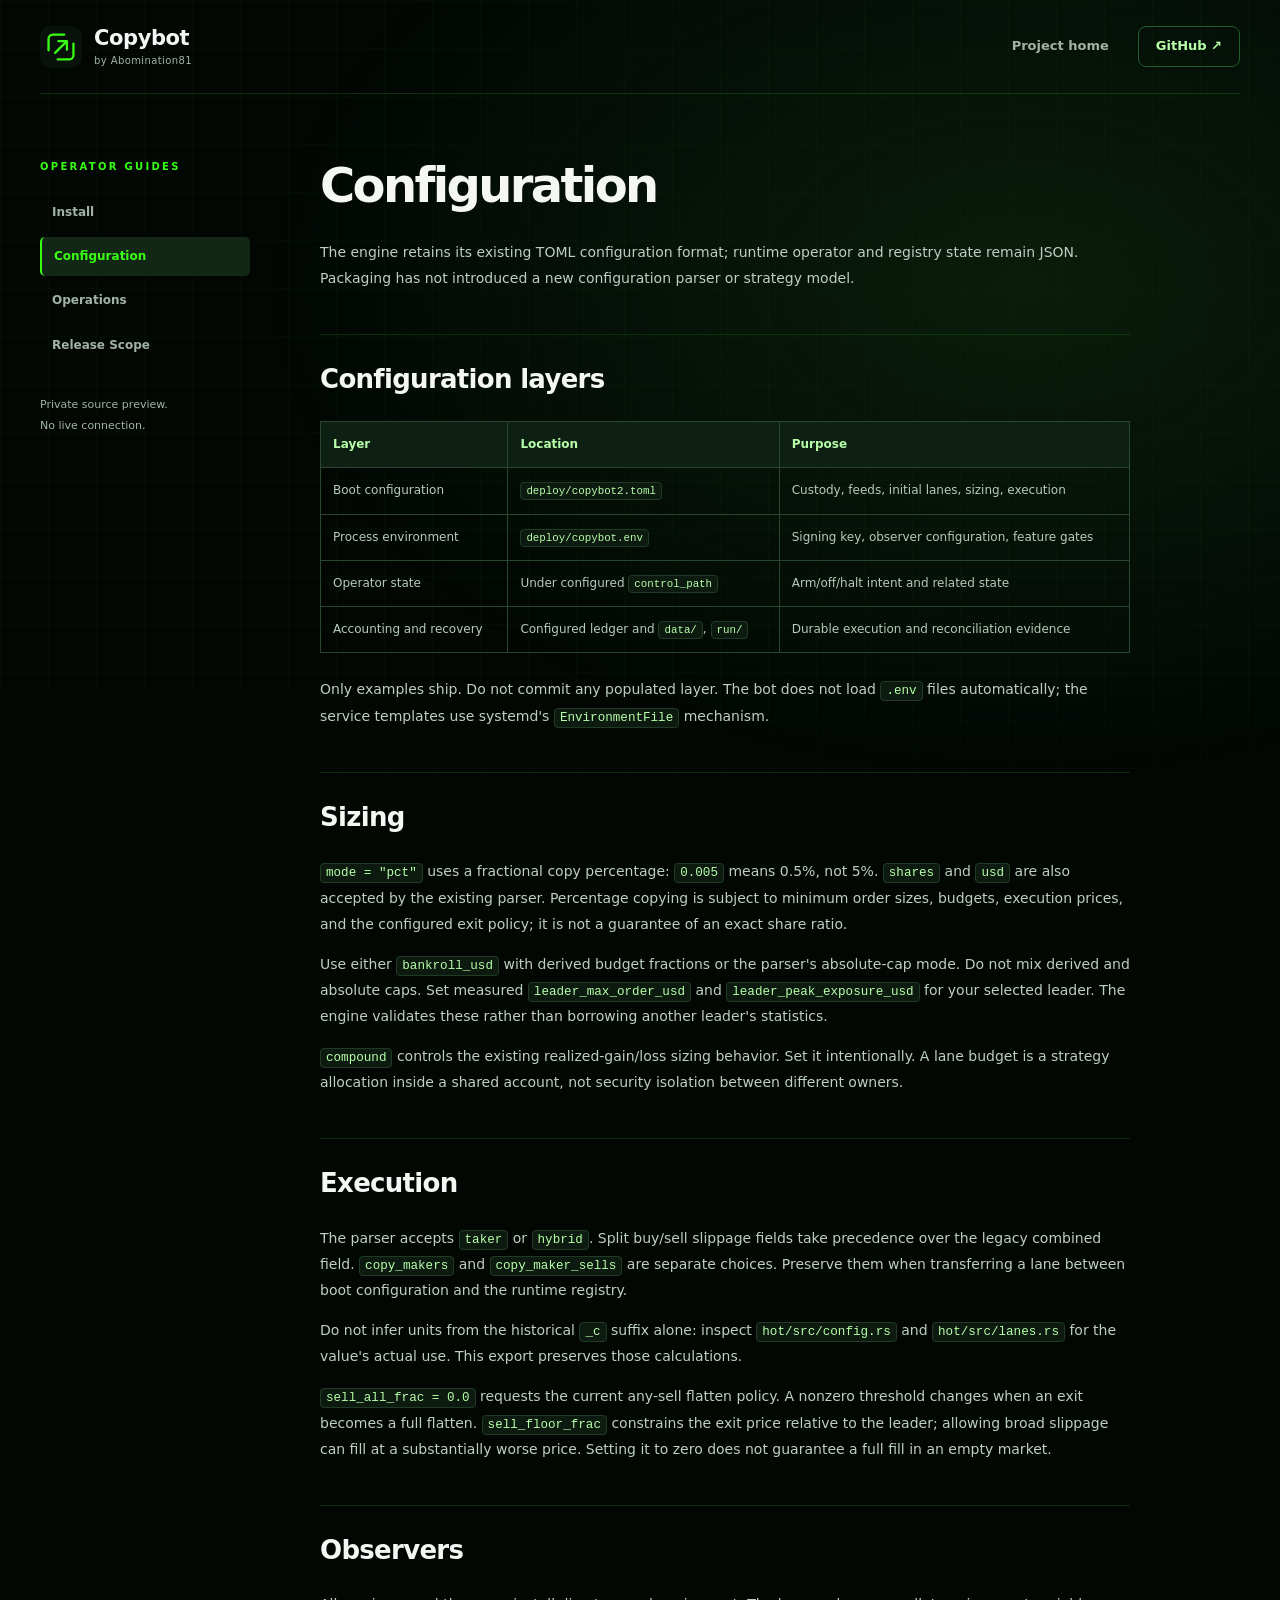
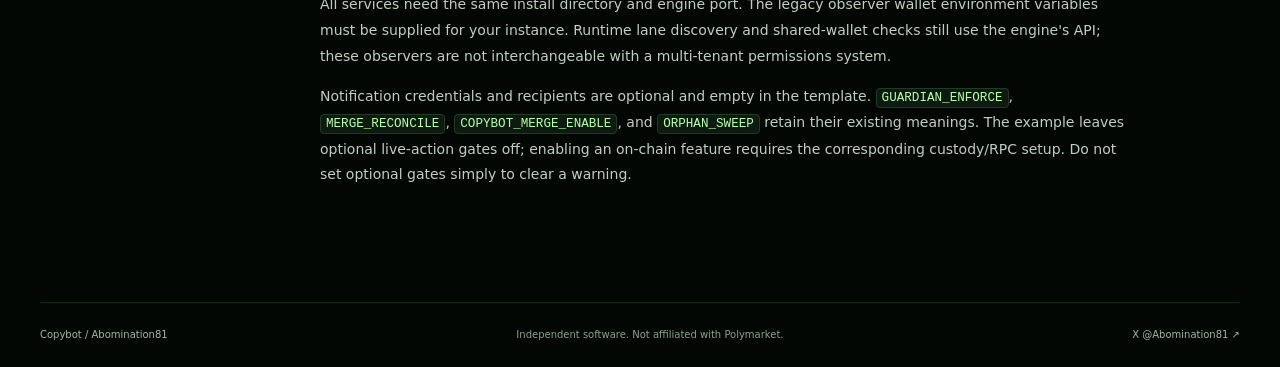
==== docs/configuration.html @ 66e98cf4 "Prepare private Copybot source package and operator guides" ====
<!doctype html>
<html lang="en"><head><meta charset="utf-8"><meta name="viewport" content="width=device-width,initial-scale=1"><meta name="theme-color" content="#020704"><title>Configuration · Copybot</title><link rel="icon" href="assets/copybot-mark.svg"><link rel="stylesheet" href="styles.css"><link rel="stylesheet" href="guide.css"></head>
<body><a class="skip" href="#guide">Skip to guide</a><header class="site-header wrap"><a class="brand" href="index.html"><img src="assets/copybot-mark.svg" width="42" height="42" alt=""><span>Copybot<small>by Abomination81</small></span></a><nav aria-label="Main navigation"><a href="index.html">Project home</a><a class="nav-github" href="https://github.com/Abomination81/copybot">GitHub ↗</a></nav></header>
<main class="wrap guide-layout"><aside><p class="eyebrow">Operator guides</p><nav aria-label="Guide navigation"><a href="install.html">Install</a><a href="configuration.html" aria-current="page">Configuration</a><a href="operations.html">Operations</a><a href="release-scope.html">Release Scope</a></nav><p>Private source preview.<br>No live connection.</p></aside><article id="guide"><h1>Configuration</h1>
<p>The engine retains its existing TOML configuration format; runtime operator and registry state remain JSON. Packaging has not introduced a new configuration parser or strategy model.</p>
<h2>Configuration layers</h2>
<table>
<thead>
<tr>
<th>Layer</th>
<th>Location</th>
<th>Purpose</th>
</tr>
</thead>
<tbody>
<tr>
<td>Boot configuration</td>
<td><code>deploy/copybot2.toml</code></td>
<td>Custody, feeds, initial lanes, sizing, execution</td>
</tr>
<tr>
<td>Process environment</td>
<td><code>deploy/copybot.env</code></td>
<td>Signing key, observer configuration, feature gates</td>
</tr>
<tr>
<td>Operator state</td>
<td>Under configured <code>control_path</code></td>
<td>Arm/off/halt intent and related state</td>
</tr>
<tr>
<td>Accounting and recovery</td>
<td>Configured ledger and <code>data/</code>, <code>run/</code></td>
<td>Durable execution and reconciliation evidence</td>
</tr>
</tbody>
</table>
<p>Only examples ship. Do not commit any populated layer. The bot does not load <code>.env</code> files automatically; the service templates use systemd's <code>EnvironmentFile</code> mechanism.</p>
<h2>Sizing</h2>
<p><code>mode = &quot;pct&quot;</code> uses a fractional copy percentage: <code>0.005</code> means 0.5%, not 5%. <code>shares</code> and <code>usd</code> are also accepted by the existing parser. Percentage copying is subject to minimum order sizes, budgets, execution prices, and the configured exit policy; it is not a guarantee of an exact share ratio.</p>
<p>Use either <code>bankroll_usd</code> with derived budget fractions or the parser's absolute-cap mode. Do not mix derived and absolute caps. Set measured <code>leader_max_order_usd</code> and <code>leader_peak_exposure_usd</code> for your selected leader. The engine validates these rather than borrowing another leader's statistics.</p>
<p><code>compound</code> controls the existing realized-gain/loss sizing behavior. Set it intentionally. A lane budget is a strategy allocation inside a shared account, not security isolation between different owners.</p>
<h2>Execution</h2>
<p>The parser accepts <code>taker</code> or <code>hybrid</code>. Split buy/sell slippage fields take precedence over the legacy combined field. <code>copy_makers</code> and <code>copy_maker_sells</code> are separate choices. Preserve them when transferring a lane between boot configuration and the runtime registry.</p>
<p>Do not infer units from the historical <code>_c</code> suffix alone: inspect <code>hot/src/config.rs</code> and <code>hot/src/lanes.rs</code> for the value's actual use. This export preserves those calculations.</p>
<p><code>sell_all_frac = 0.0</code> requests the current any-sell flatten policy. A nonzero threshold changes when an exit becomes a full flatten. <code>sell_floor_frac</code> constrains the exit price relative to the leader; allowing broad slippage can fill at a substantially worse price. Setting it to zero does not guarantee a full fill in an empty market.</p>
<h2>Observers</h2>
<p>All services need the same install directory and engine port. The legacy observer wallet environment variables must be supplied for your instance. Runtime lane discovery and shared-wallet checks still use the engine's API; these observers are not interchangeable with a multi-tenant permissions system.</p>
<p>Notification credentials and recipients are optional and empty in the template. <code>GUARDIAN_ENFORCE</code>, <code>MERGE_RECONCILE</code>, <code>COPYBOT_MERGE_ENABLE</code>, and <code>ORPHAN_SWEEP</code> retain their existing meanings. The example leaves optional live-action gates off; enabling an on-chain feature requires the corresponding custody/RPC setup. Do not set optional gates simply to clear a warning.</p>
</article></main>
<footer class="wrap"><a href="index.html">Copybot / Abomination81</a><span>Independent software. Not affiliated with Polymarket.</span><a href="https://x.com/Abomination81">X @Abomination81 ↗</a></footer></body></html>
---- docs/styles.css ----
:root{color-scheme:dark;--bg:#020704;--surface:#08110a;--green:#39ff14;--soft:#b7ffa8;--text:#f4f7f4;--muted:#a1b3a5;--line:#235c2b;--max:1200px;font-family:Inter,ui-sans-serif,system-ui,-apple-system,BlinkMacSystemFont,"Segoe UI",sans-serif;font-synthesis:none}
*{box-sizing:border-box}html{scroll-behavior:smooth;scroll-padding-top:30px}body{margin:0;background:var(--bg);color:var(--text);line-height:1.6}body:before{content:"";position:absolute;inset:0 0 auto;height:950px;z-index:-1;background:radial-gradient(ellipse at 80% 30%,#143a1670,transparent 52%),linear-gradient(#39ff1407 1px,transparent 1px),linear-gradient(90deg,#39ff1407 1px,transparent 1px);background-size:auto,48px 48px,48px 48px;mask-image:linear-gradient(#000 70%,transparent)}a{color:var(--soft);text-underline-offset:4px}a:hover{color:var(--green)}a:focus-visible,button:focus-visible,summary:focus-visible{outline:3px solid #fff;outline-offset:5px}button,summary{-webkit-tap-highlight-color:transparent}button{font:inherit}img{max-width:100%}.wrap{width:min(var(--max),calc(100% - 64px));margin-inline:auto}.site-header{height:94px;display:flex;align-items:center;justify-content:space-between;border-bottom:1px solid #39ff142a}.brand{display:flex;gap:12px;align-items:center;color:var(--text);text-decoration:none}.brand>span{font-weight:800;line-height:1.2;font-size:21px;letter-spacing:-.4px}.brand small{display:block;font-size:10px;font-weight:500;letter-spacing:.4px;color:var(--muted);margin-top:3px}nav{display:flex;gap:29px;align-items:center}nav a{font-size:13px;font-weight:600;color:var(--muted);text-decoration:none}.nav-github{border:1px solid var(--line);padding:9px 17px;border-radius:8px;color:var(--soft)}h1,h2,h3,p{margin-top:0}h1,h2{line-height:1.04;letter-spacing:-.055em}h1{font-size:clamp(56px,6.1vw,86px);font-weight:800;margin:25px 0 25px}h1 span,.control-grid h2 span{color:var(--green);text-shadow:0 0 42px #39ff1420}h2{font-size:clamp(36px,4.3vw,54px);font-weight:750;margin-bottom:26px}h3{font-size:23px;line-height:1.25;letter-spacing:-.035em}.eyebrow{font-size:10px;font-weight:800;letter-spacing:2.3px;text-transform:uppercase;color:var(--green);margin-bottom:18px}.dot{display:inline-block;width:6px;height:6px;background:var(--green);border-radius:50%;box-shadow:0 0 12px #39ff1480;margin-right:7px;vertical-align:middle}.hero{display:grid;grid-template-columns:1.1fr 1fr;gap:70px;align-items:center;padding-block:94px 90px}.lede{font-size:21px;line-height:1.55;max-width:430px;letter-spacing:-.4px;margin-bottom:15px}.hero-detail{font-size:14px;line-height:1.9;color:var(--muted);max-width:420px}.actions{display:flex;align-items:center;flex-wrap:wrap;gap:13px;margin-top:29px}.button{padding:13px 22px;display:inline-flex;align-items:center;justify-content:center;gap:25px;border:1px solid var(--line);border-radius:7px;font-size:12px;font-weight:750;text-decoration:none;min-height:46px;transition:background .15s,transform .15s}.button:hover{transform:translateY(-2px)}.primary{color:#041402;background:var(--green);border-color:var(--green);box-shadow:0 3px 22px #39ff1410}.primary:hover{color:#041402;background:#7dff64}.secondary{color:var(--text);background:#09120baa}.hero-facts{display:flex;flex-wrap:wrap;gap:24px;margin-top:28px;color:#819986;font-size:11px}.hero-facts span:before{content:"✓";color:var(--green);margin-right:7px}.engine-window{border:1px solid #2a5a30;border-radius:13px;overflow:hidden;background:linear-gradient(140deg,#0d1a10f0,#050d08);box-shadow:0 28px 90px #0008,0 0 80px #39ff1407;transform:rotate(1deg)}.window-head{display:flex;gap:12px;align-items:center;font-size:8px;letter-spacing:.8px;padding:17px;border-bottom:1px solid #39ff1420;color:#95aa99}.window-dots{display:flex;gap:4px}.window-dots i{height:5px;width:5px;border-radius:50%;background:#35543c}.window-dots i:first-child{background:var(--green)}.illustration{margin-left:auto;font-size:7px;color:#8ba58f;border:1px solid #28472d;border-radius:3px;padding:3px 5px}.trace-intro{padding:29px 28px 10px}.mono,pre,code,.trace-number,.trace-state,.window-head,.window-foot,.feature-index,.tag,.panel-title,.principles{font-family:"SFMono-Regular",Consolas,"Liberation Mono",monospace}.mono{font-size:9px;letter-spacing:1.1px}.muted{color:var(--muted)}.trace-intro h2{font-size:27px;line-height:1.22;letter-spacing:-1px;margin:12px 0 20px}.trace-list{padding:0 24px 24px}.trace-row{position:relative;display:flex;align-items:center;gap:13px;padding:18px 0;border-top:1px solid #39ff1415}.trace-number{font-size:10px;color:#99b59e;width:23px;height:23px;display:grid;place-items:center;border:1px solid #29492e;border-radius:5px;background:#0a150c}.trace-row strong{display:block;font-size:12px;font-weight:650}.trace-row small{display:block;font-size:10px;color:#93a998;margin-top:4px}.trace-state{font-size:8px;color:var(--green);margin-left:auto}.window-foot{display:flex;justify-content:space-between;border-top:1px solid #39ff1420;padding:14px 23px;font-size:7px;letter-spacing:1px;color:#839887}.window-foot .dot{width:4px;height:4px}.principles{border-block:1px solid #39ff141a;background:#07100977}.principles>.wrap{display:flex;justify-content:space-between;align-items:center;gap:14px;padding-block:23px;font-size:9px;letter-spacing:1px;color:#9cb3a1}.principles b{color:#39ff1460;font-size:14px}.section{padding-block:105px}.section-head{display:flex;align-items:flex-end;gap:70px;justify-content:space-between;margin-bottom:40px}.section-head h2{margin-bottom:0}.section-head>p{max-width:305px;color:var(--muted);font-size:14px;line-height:1.8;margin-bottom:5px}.soft{color:#829c88}.feature-grid{display:grid;grid-template-columns:repeat(3,1fr);gap:18px}.feature{border:1px solid #22442a;border-radius:10px;padding:26px;background:linear-gradient(130deg,#0c160e,#050b07);position:relative;overflow:hidden}.feature-index{font-size:9px;letter-spacing:1.3px;color:#8da593;display:block}.feature svg{display:block;width:43px;height:43px;fill:none;stroke:var(--green);stroke-width:1.6;stroke-linejoin:round;stroke-linecap:round;margin:30px 0 24px}.feature h3{margin-bottom:14px}.feature p{font-size:13px;color:var(--muted);line-height:1.8;margin-bottom:27px;min-height:72px}.tag{display:inline-block;font-size:9px;border:1px solid #294d30;border-radius:4px;padding:5px 8px;color:#b3c8b8}.control-section{background:linear-gradient(105deg,#09140c,#050b07);border-block:1px solid #39ff1420;padding-block:95px}.control-grid{display:grid;grid-template-columns:1fr 1fr;gap:100px;align-items:center}.control-grid h2{line-height:1.12}.lede-small{font-size:17px;max-width:360px;color:#c0cec3}.control-grid>div>p.muted{font-size:12px;max-width:365px;line-height:1.9}.control-panel{border:1px solid #2b4a31;border-radius:10px;background:#040a06;padding:0 24px}.panel-title{display:flex;justify-content:space-between;font-size:8px;letter-spacing:1px;padding:23px 0;color:#afc8b5}.control-panel details{border-top:1px solid #1c3422}.control-panel summary{list-style:none;display:flex;align-items:center;gap:15px;padding:22px 0;cursor:pointer;font-size:14px;font-weight:650}.control-panel summary::-webkit-details-marker{display:none}.control-panel summary:after{content:"+";margin-left:auto;color:var(--green);font-size:21px;font-weight:300}.control-panel details[open] summary:after{content:"−"}.control-panel summary small{display:block;font-size:10px;color:#93aa9a;font-weight:400;margin-top:4px}.control-icon{color:var(--green);font-size:20px;width:22px;text-align:center}.control-panel details p{font-size:12px;color:var(--muted);line-height:1.8;margin:0 0 23px 37px}.setup-grid{display:grid;grid-template-columns:1.2fr 1fr;gap:60px;align-items:start}.terminal{background:#071009;border:1px solid #28492e;border-radius:10px;min-width:0;overflow:hidden}.terminal-bar{display:flex;justify-content:space-between;align-items:center;padding:16px 20px;border-bottom:1px solid #203a25}.copy{color:var(--soft);font-size:10px;border:1px solid #2c5135;background:#0b190e;padding:6px 9px;border-radius:4px;cursor:pointer}.copy:hover{background:#152e1b}pre{margin:0;padding:27px 20px;color:#b7ffa8;font-size:11px;line-height:2.1;overflow-x:auto;white-space:pre-wrap;overflow-wrap:anywhere}.terminal>p{font-size:11px;color:#93aa9a;border-top:1px solid #203a25;padding:15px 20px;margin:0}.setup-steps{list-style:none;padding:0;margin:0;display:grid;gap:24px}.setup-steps li{display:flex;gap:19px}.setup-steps li>span{color:var(--green);font:12px monospace;border:1px solid #235c2b;border-radius:50%;height:32px;min-width:32px;display:grid;place-items:center}.setup-steps h3{font-size:16px;letter-spacing:-.25px;margin:3px 0 5px}.setup-steps p{color:var(--muted);font-size:12px;line-height:1.7;margin:0}.guide-links{display:grid;grid-template-columns:repeat(3,1fr);border-block:1px solid #39ff1425;margin-top:50px}.guide-links a{display:flex;justify-content:space-between;padding:22px 20px;font-size:12px;text-decoration:none;color:#c5d8ca;border-right:1px solid #39ff1425}.guide-links a:first-child{padding-left:0}.guide-links a:last-child{border-right:0}.guide-links a span{color:var(--green)}.guide-links a:hover{color:var(--green)}.boundary{display:grid;grid-template-columns:1fr 1fr;gap:80px;border:1px solid #315638;background:linear-gradient(125deg,#0d1c11,#07100a);border-radius:12px;padding:40px}.boundary h2{font-size:35px;margin-bottom:0}.boundary p:not(.eyebrow){font-size:12px;color:#a9c0af;line-height:1.85}.boundary a{font-size:12px}.closing{padding-block:100px;text-align:center}.closing>img{margin-bottom:22px}.closing .eyebrow{margin-bottom:18px}.closing h2{font-size:62px}.closing .actions{justify-content:center}.text-link{font-size:12px;text-decoration:none;padding:13px}.closing .primary{box-shadow:0 0 40px #39ff1415}footer{border-top:1px solid #39ff1425;display:flex;gap:22px;justify-content:space-between;padding-block:24px;color:#89a28f;font-size:10px}footer a{color:#9db9a4;text-decoration:none}.skip{position:absolute;left:20px;top:-100px;background:white;color:black;padding:12px;z-index:10}.skip:focus{top:10px}.sr-only{position:absolute;width:1px;height:1px;padding:0;overflow:hidden;clip:rect(0,0,0,0);white-space:nowrap;border:0}
@media(min-width:1500px){.hero{padding-block:112px}.hero h1{font-size:88px}}
@media(max-width:1000px){.hero{gap:30px;padding-block:70px}.hero h1{font-size:61px}.section-head{gap:30px}.control-grid{gap:40px}.setup-grid{gap:30px}.trace-list{padding-inline:16px}.trace-row{gap:8px}.trace-intro{padding-left:20px}.trace-row small{font-size:9px}.trace-state{font-size:7px}.feature{padding:22px}.feature p{min-height:94px}.hero .button{padding-inline:16px;gap:13px}.boundary{gap:35px}}
@media(max-width:760px){.wrap{width:calc(100% - 40px)}.site-header{height:78px}nav{gap:16px}nav a{font-size:11px}nav a:nth-child(2){display:none}.brand>span{font-size:18px}.brand img{width:36px;height:36px}.hero{grid-template-columns:1fr;padding-block:56px;gap:45px}.hero h1{font-size:clamp(52px,11vw,78px)}.hero-copy{max-width:600px}.lede{max-width:500px}.hero-detail{max-width:500px}.engine-window{transform:none}.trace-row{padding-block:20px;gap:15px}.trace-row strong{font-size:14px}.trace-row small{font-size:11px}.trace-state{font-size:9px}.trace-list{padding:0 24px 20px}.trace-intro{padding:27px 25px 10px}.window-head{font-size:9px}.window-foot{font-size:8px}.principles>.wrap{flex-wrap:wrap;justify-content:center;gap:12px 20px;font-size:8px}.principles b{display:none}.section{padding-block:65px}.section-head{display:block}.section-head>p{max-width:500px;margin-top:23px}.feature-grid{grid-template-columns:1fr}.feature{padding:25px}.feature svg{margin:22px 0}.feature p{min-height:0;max-width:470px}.control-grid,.setup-grid,.boundary{grid-template-columns:1fr;gap:35px}.control-section{padding-block:65px}.control-grid>div>p.muted,.lede-small{max-width:500px}.control-grid h2 br:nth-child(1){display:none}.control-panel{padding-inline:19px}.control-panel summary{font-size:14px}.control-panel summary small{font-size:10px}.guide-links{grid-template-columns:1fr}.guide-links a{padding:18px 0;border-right:0;border-bottom:1px solid #39ff1425}.guide-links a:last-child{border-bottom:0}.boundary{padding:27px;width:calc(100% - 40px)}.boundary h2{font-size:34px}.closing{padding-block:70px}.closing h2{font-size:52px}footer{flex-direction:column;gap:8px}.terminal-bar .mono{font-size:8px}.hero-facts{gap:18px}}
@media(max-width:450px){.site-header nav a:first-child{display:none}.site-header nav{gap:14px}.site-header .nav-github{white-space:nowrap;padding:8px 12px}.brand{flex-shrink:0}.brand small{white-space:nowrap}}
@media(prefers-reduced-motion:reduce){html{scroll-behavior:auto}.button{transition:none}.button:hover{transform:none}}
---- docs/guide.css ----
.guide-layout{display:grid;grid-template-columns:210px minmax(0,1fr);gap:70px;padding-block:65px 100px}.guide-layout aside{align-self:start;position:sticky;top:30px}.guide-layout aside nav{display:flex;flex-direction:column;align-items:stretch;gap:5px}.guide-layout aside nav a{display:block;padding:10px 12px;border-radius:5px;font-size:12px}.guide-layout aside nav a[aria-current]{background:#122716;color:var(--green);border-left:2px solid var(--green)}.guide-layout aside>p:last-child{font-size:11px;color:var(--muted);margin-top:30px;line-height:1.9}.guide-layout article{max-width:810px;min-width:0}.guide-layout article h1{font-size:48px;line-height:1.1;margin-top:0;margin-bottom:28px}.guide-layout article h2{font-size:26px;letter-spacing:-.7px;line-height:1.25;margin-top:42px;border-top:1px solid #39ff1425;padding-top:28px}.guide-layout article h3{font-size:19px}.guide-layout article p,.guide-layout article li{font-size:14px;color:#bfcec3;line-height:1.85}.guide-layout article li{margin-block:8px}.guide-layout article pre{background:#09160d;border:1px solid #2a4c32;border-radius:8px;margin:22px 0;font-size:12px}.guide-layout article :not(pre)>code{font-size:.9em;background:#0c1a10;border:1px solid #203a25;border-radius:4px;padding:2px 5px;color:var(--soft);overflow-wrap:anywhere}.guide-layout table{border-collapse:collapse;width:100%;margin-block:24px;font-size:12px}.guide-layout th,.guide-layout td{text-align:left;padding:13px 12px;border:1px solid #29472f;vertical-align:top;overflow-wrap:anywhere}.guide-layout th{color:var(--soft);background:#0e1f13}.guide-layout td{color:#b7cbbc}.guide-layout strong{color:var(--text)}
@media(max-width:800px){.guide-layout{grid-template-columns:1fr;gap:35px;padding-block:35px 60px}.guide-layout aside{position:static}.guide-layout aside nav{flex-direction:row;flex-wrap:wrap;gap:7px}.guide-layout aside nav a{display:block!important;padding:8px;font-size:11px}.guide-layout aside>p:last-child{display:none}.guide-layout article h1{font-size:38px}.guide-layout th,.guide-layout td{padding:9px 6px;font-size:11px}}
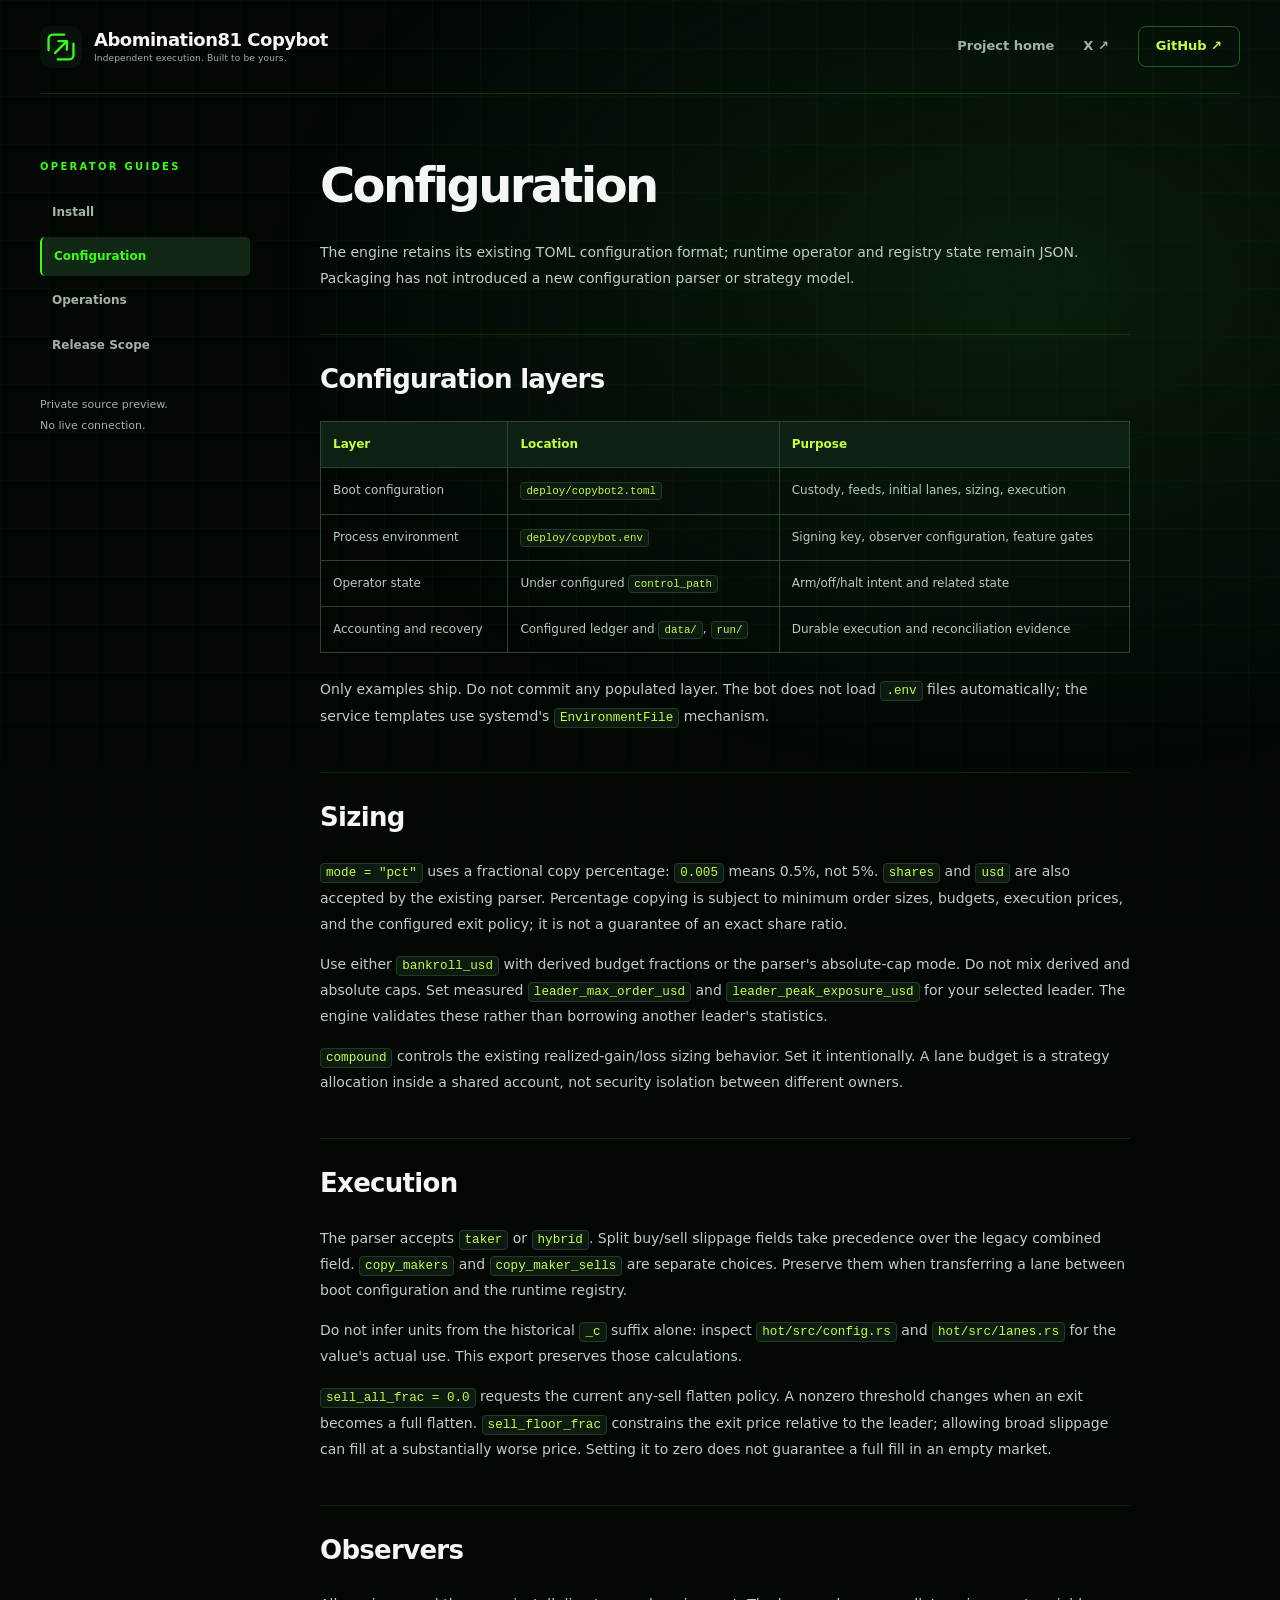
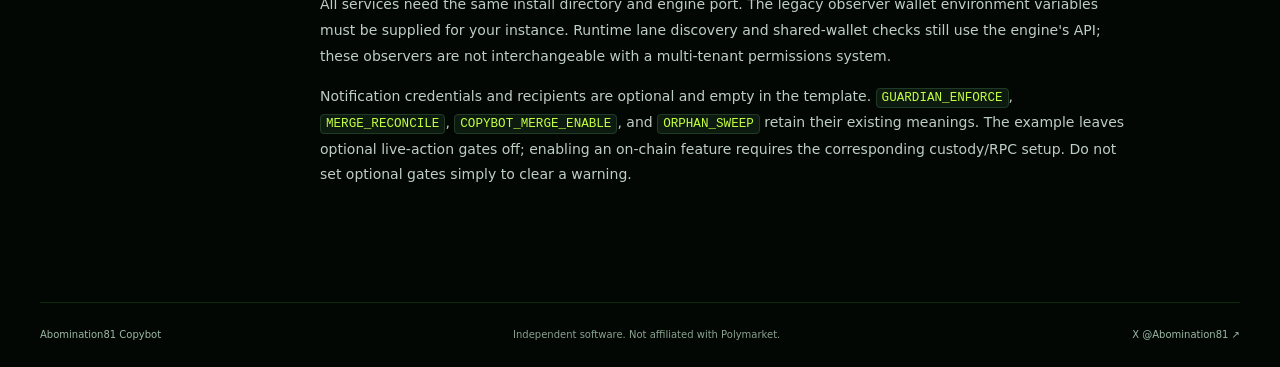
==== commit 89a59f24: "Brand release as Abomination81 Copybot" ====
--- a/docs/configuration.html
+++ b/docs/configuration.html
@@ -1,6 +1,6 @@
 <!doctype html>
-<html lang="en"><head><meta charset="utf-8"><meta name="viewport" content="width=device-width,initial-scale=1"><meta name="theme-color" content="#020704"><title>Configuration · Copybot</title><link rel="icon" href="assets/copybot-mark.svg"><link rel="stylesheet" href="styles.css"><link rel="stylesheet" href="guide.css"></head>
-<body><a class="skip" href="#guide">Skip to guide</a><header class="site-header wrap"><a class="brand" href="index.html"><img src="assets/copybot-mark.svg" width="42" height="42" alt=""><span>Copybot<small>by Abomination81</small></span></a><nav aria-label="Main navigation"><a href="index.html">Project home</a><a class="nav-github" href="https://github.com/Abomination81/copybot">GitHub ↗</a></nav></header>
+<html lang="en"><head><meta charset="utf-8"><meta name="viewport" content="width=device-width,initial-scale=1"><meta name="theme-color" content="#020704"><title>Configuration · Abomination81 Copybot</title><link rel="icon" href="assets/copybot-mark.svg"><link rel="stylesheet" href="styles.css"><link rel="stylesheet" href="guide.css"></head>
+<body><a class="skip" href="#guide">Skip to guide</a><header class="site-header wrap"><a class="brand" href="index.html"><img src="assets/copybot-mark.svg" width="42" height="42" alt=""><span>Abomination81 Copybot<small>Independent execution. Built to be yours.</small></span></a><nav aria-label="Main navigation"><a href="index.html">Project home</a><a href="https://x.com/Abomination81" target="_blank" rel="noopener noreferrer">X ↗</a><a class="nav-github" href="https://github.com/Abomination81/copybot">GitHub ↗</a></nav></header>
 <main class="wrap guide-layout"><aside><p class="eyebrow">Operator guides</p><nav aria-label="Guide navigation"><a href="install.html">Install</a><a href="configuration.html" aria-current="page">Configuration</a><a href="operations.html">Operations</a><a href="release-scope.html">Release Scope</a></nav><p>Private source preview.<br>No live connection.</p></aside><article id="guide"><h1>Configuration</h1>
 <p>The engine retains its existing TOML configuration format; runtime operator and registry state remain JSON. Packaging has not introduced a new configuration parser or strategy model.</p>
 <h2>Configuration layers</h2>
@@ -48,4 +48,4 @@
 <p>All services need the same install directory and engine port. The legacy observer wallet environment variables must be supplied for your instance. Runtime lane discovery and shared-wallet checks still use the engine's API; these observers are not interchangeable with a multi-tenant permissions system.</p>
 <p>Notification credentials and recipients are optional and empty in the template. <code>GUARDIAN_ENFORCE</code>, <code>MERGE_RECONCILE</code>, <code>COPYBOT_MERGE_ENABLE</code>, and <code>ORPHAN_SWEEP</code> retain their existing meanings. The example leaves optional live-action gates off; enabling an on-chain feature requires the corresponding custody/RPC setup. Do not set optional gates simply to clear a warning.</p>
 </article></main>
-<footer class="wrap"><a href="index.html">Copybot / Abomination81</a><span>Independent software. Not affiliated with Polymarket.</span><a href="https://x.com/Abomination81">X @Abomination81 ↗</a></footer></body></html>
+<footer class="wrap"><a href="index.html">Abomination81 Copybot</a><span>Independent software. Not affiliated with Polymarket.</span><a href="https://x.com/Abomination81">X @Abomination81 ↗</a></footer></body></html>
--- a/docs/styles.css
+++ b/docs/styles.css
@@ -5,3 +5,12 @@
 @media(max-width:760px){.wrap{width:calc(100% - 40px)}.site-header{height:78px}nav{gap:16px}nav a{font-size:11px}nav a:nth-child(2){display:none}.brand>span{font-size:18px}.brand img{width:36px;height:36px}.hero{grid-template-columns:1fr;padding-block:56px;gap:45px}.hero h1{font-size:clamp(52px,11vw,78px)}.hero-copy{max-width:600px}.lede{max-width:500px}.hero-detail{max-width:500px}.engine-window{transform:none}.trace-row{padding-block:20px;gap:15px}.trace-row strong{font-size:14px}.trace-row small{font-size:11px}.trace-state{font-size:9px}.trace-list{padding:0 24px 20px}.trace-intro{padding:27px 25px 10px}.window-head{font-size:9px}.window-foot{font-size:8px}.principles>.wrap{flex-wrap:wrap;justify-content:center;gap:12px 20px;font-size:8px}.principles b{display:none}.section{padding-block:65px}.section-head{display:block}.section-head>p{max-width:500px;margin-top:23px}.feature-grid{grid-template-columns:1fr}.feature{padding:25px}.feature svg{margin:22px 0}.feature p{min-height:0;max-width:470px}.control-grid,.setup-grid,.boundary{grid-template-columns:1fr;gap:35px}.control-section{padding-block:65px}.control-grid>div>p.muted,.lede-small{max-width:500px}.control-grid h2 br:nth-child(1){display:none}.control-panel{padding-inline:19px}.control-panel summary{font-size:14px}.control-panel summary small{font-size:10px}.guide-links{grid-template-columns:1fr}.guide-links a{padding:18px 0;border-right:0;border-bottom:1px solid #39ff1425}.guide-links a:last-child{border-bottom:0}.boundary{padding:27px;width:calc(100% - 40px)}.boundary h2{font-size:34px}.closing{padding-block:70px}.closing h2{font-size:52px}footer{flex-direction:column;gap:8px}.terminal-bar .mono{font-size:8px}.hero-facts{gap:18px}}
 @media(max-width:450px){.site-header nav a:first-child{display:none}.site-header nav{gap:14px}.site-header .nav-github{white-space:nowrap;padding:8px 12px}.brand{flex-shrink:0}.brand small{white-space:nowrap}}
 @media(prefers-reduced-motion:reduce){html{scroll-behavior:auto}.button{transition:none}.button:hover{transform:none}}
+
+/* Shared Abomination81 brand: electric green, lime, deep black, white. */
+:root{--lime:#c3ff3e;--soft:#c3ff3e}
+.brand>span{font-size:18px;letter-spacing:-.5px}.brand small{font-size:9px;letter-spacing:.15px}
+.hero h1 span{background:linear-gradient(110deg,var(--green) 12%,var(--lime) 90%);background-clip:text;-webkit-background-clip:text;color:transparent}
+.primary{background:var(--lime);border-color:var(--lime)}.primary:hover{background:#d8ff87}
+.trace-state{color:var(--lime)}
+@media(max-width:760px){.brand>span{font-size:15px;max-width:160px}.brand small{font-size:8px}.site-header nav{gap:12px}.site-header nav a[href="#engine"],.site-header nav a[href="#setup"]{display:none}}
+@media(max-width:400px){.brand{gap:8px;min-width:0}.brand>span{max-width:145px;font-size:14px}.brand small{display:none}.nav-github{padding:8px 10px}.site-header nav a{white-space:nowrap}}
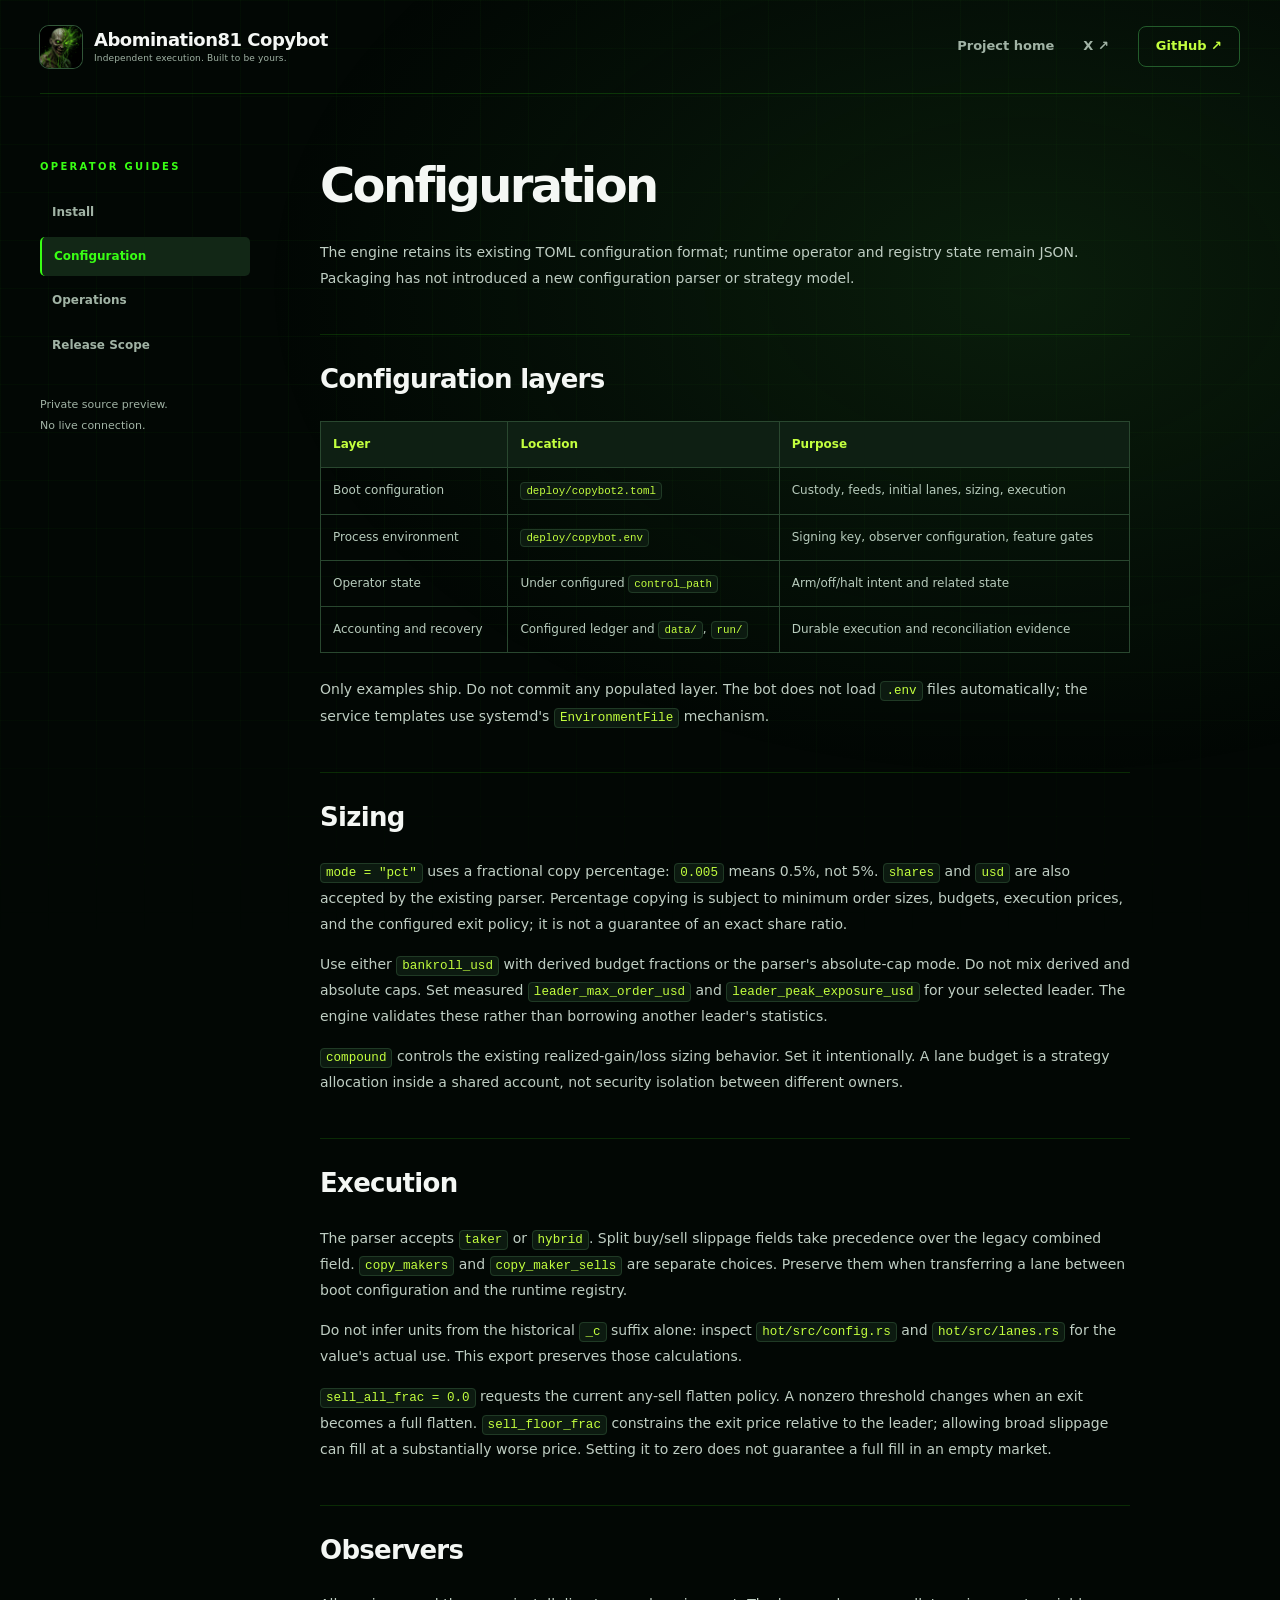
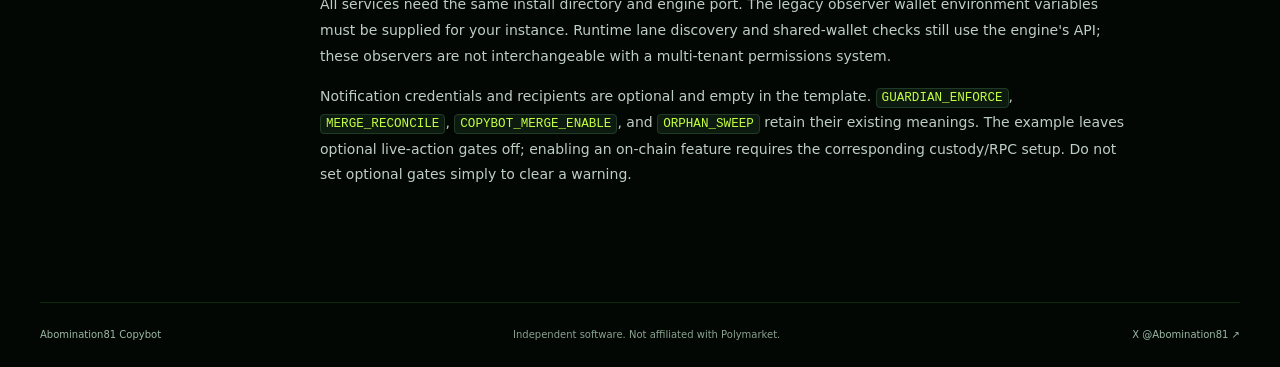
==== commit 7cb90082: "Use supplied Abomination81 logo across frontends and icons" ====
--- a/docs/configuration.html
+++ b/docs/configuration.html
@@ -1,6 +1,6 @@
 <!doctype html>
-<html lang="en"><head><meta charset="utf-8"><meta name="viewport" content="width=device-width,initial-scale=1"><meta name="theme-color" content="#020704"><title>Configuration · Abomination81 Copybot</title><link rel="icon" href="assets/copybot-mark.svg"><link rel="stylesheet" href="styles.css"><link rel="stylesheet" href="guide.css"></head>
-<body><a class="skip" href="#guide">Skip to guide</a><header class="site-header wrap"><a class="brand" href="index.html"><img src="assets/copybot-mark.svg" width="42" height="42" alt=""><span>Abomination81 Copybot<small>Independent execution. Built to be yours.</small></span></a><nav aria-label="Main navigation"><a href="index.html">Project home</a><a href="https://x.com/Abomination81" target="_blank" rel="noopener noreferrer">X ↗</a><a class="nav-github" href="https://github.com/Abomination81/copybot">GitHub ↗</a></nav></header>
+<html lang="en"><head><meta charset="utf-8"><meta name="viewport" content="width=device-width,initial-scale=1"><meta name="theme-color" content="#020704"><title>Configuration · Abomination81 Copybot</title><link rel="icon" href="assets/copybot-mark.svg?v=abom2"><link rel="stylesheet" href="styles.css"><link rel="stylesheet" href="guide.css"></head>
+<body><a class="skip" href="#guide">Skip to guide</a><header class="site-header wrap"><a class="brand" href="index.html"><img src="assets/copybot-mark.svg?v=abom2" width="42" height="42" alt=""><span>Abomination81 Copybot<small>Independent execution. Built to be yours.</small></span></a><nav aria-label="Main navigation"><a href="index.html">Project home</a><a href="https://x.com/Abomination81" target="_blank" rel="noopener noreferrer">X ↗</a><a class="nav-github" href="https://github.com/Abomination81/copybot">GitHub ↗</a></nav></header>
 <main class="wrap guide-layout"><aside><p class="eyebrow">Operator guides</p><nav aria-label="Guide navigation"><a href="install.html">Install</a><a href="configuration.html" aria-current="page">Configuration</a><a href="operations.html">Operations</a><a href="release-scope.html">Release Scope</a></nav><p>Private source preview.<br>No live connection.</p></aside><article id="guide"><h1>Configuration</h1>
 <p>The engine retains its existing TOML configuration format; runtime operator and registry state remain JSON. Packaging has not introduced a new configuration parser or strategy model.</p>
 <h2>Configuration layers</h2>
--- a/docs/styles.css
+++ b/docs/styles.css
@@ -14,3 +14,5 @@
 .trace-state{color:var(--lime)}
 @media(max-width:760px){.brand>span{font-size:15px;max-width:160px}.brand small{font-size:8px}.site-header nav{gap:12px}.site-header nav a[href="#engine"],.site-header nav a[href="#setup"]{display:none}}
 @media(max-width:400px){.brand{gap:8px;min-width:0}.brand>span{max-width:145px;font-size:14px}.brand small{display:none}.nav-github{padding:8px 10px}.site-header nav a{white-space:nowrap}}
+
+.brand img,.closing>img{object-fit:cover;border-radius:9px;box-shadow:0 0 0 1px #315638}
